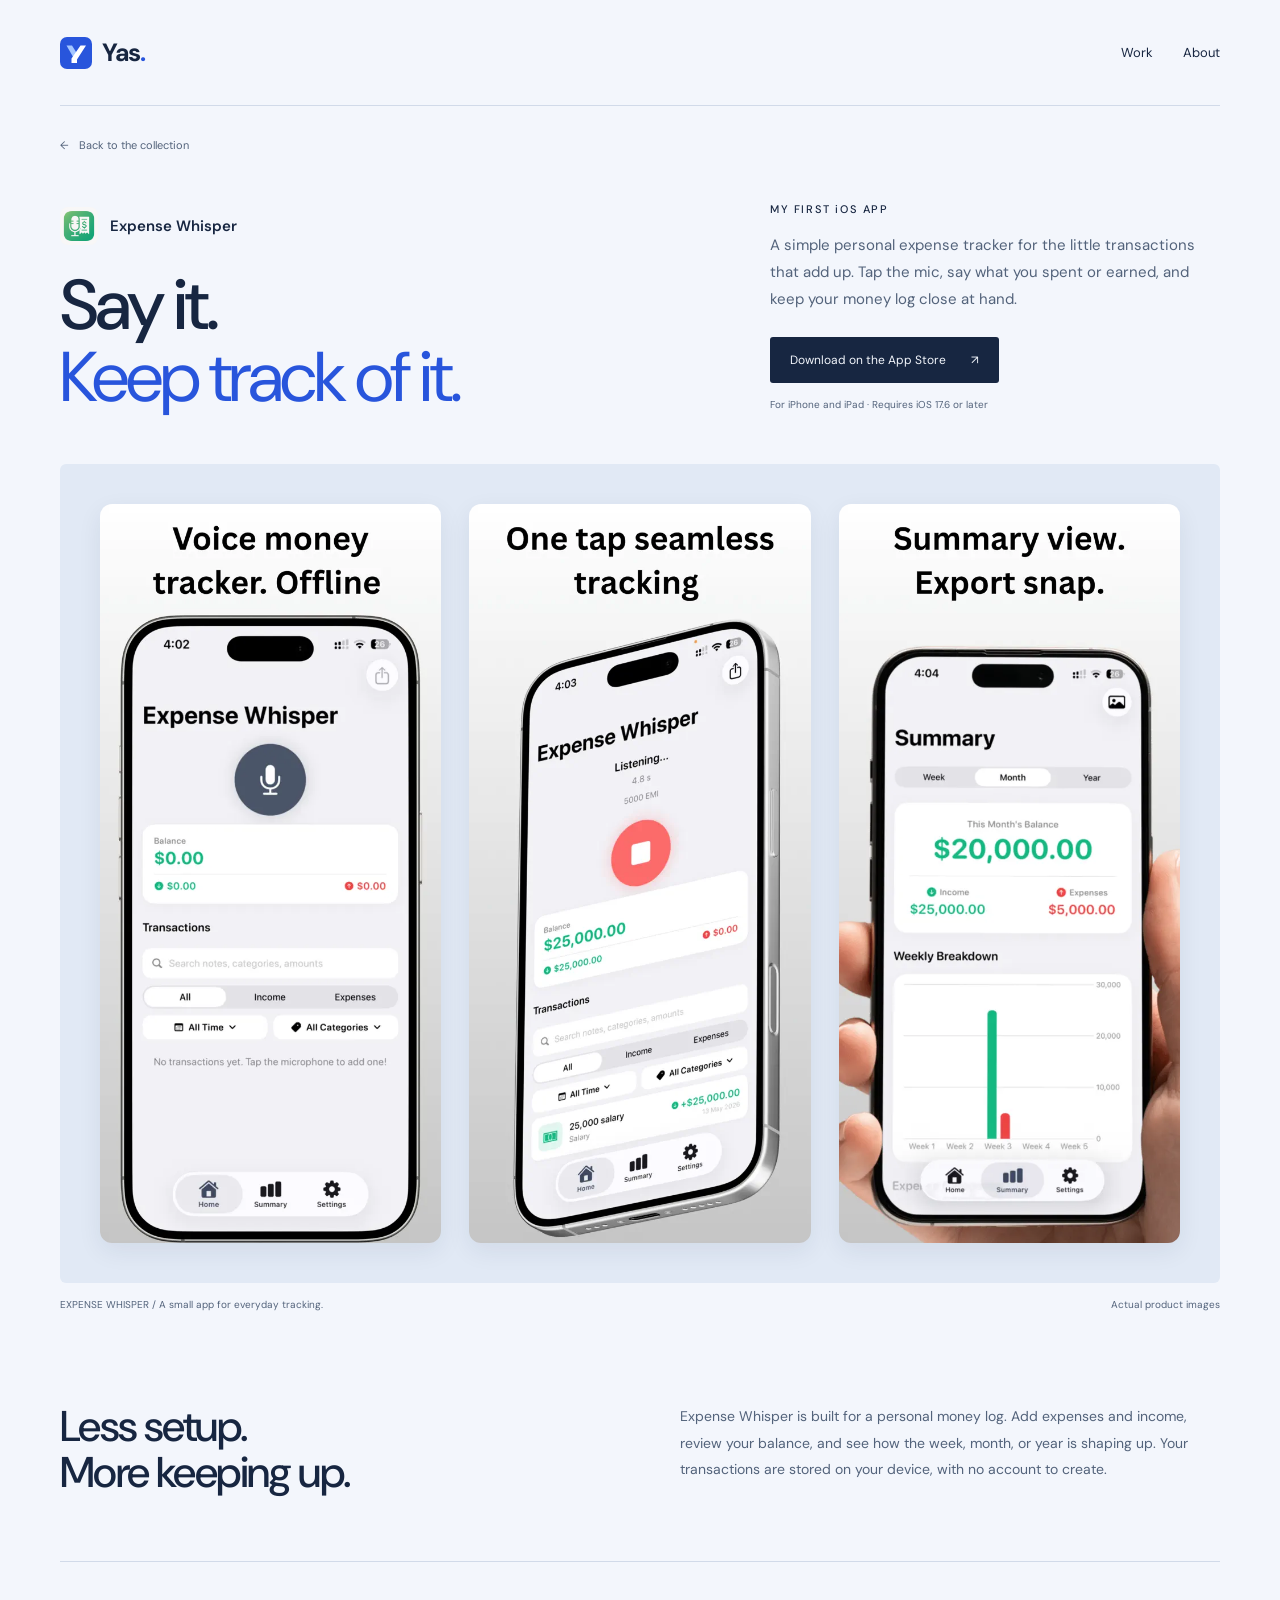
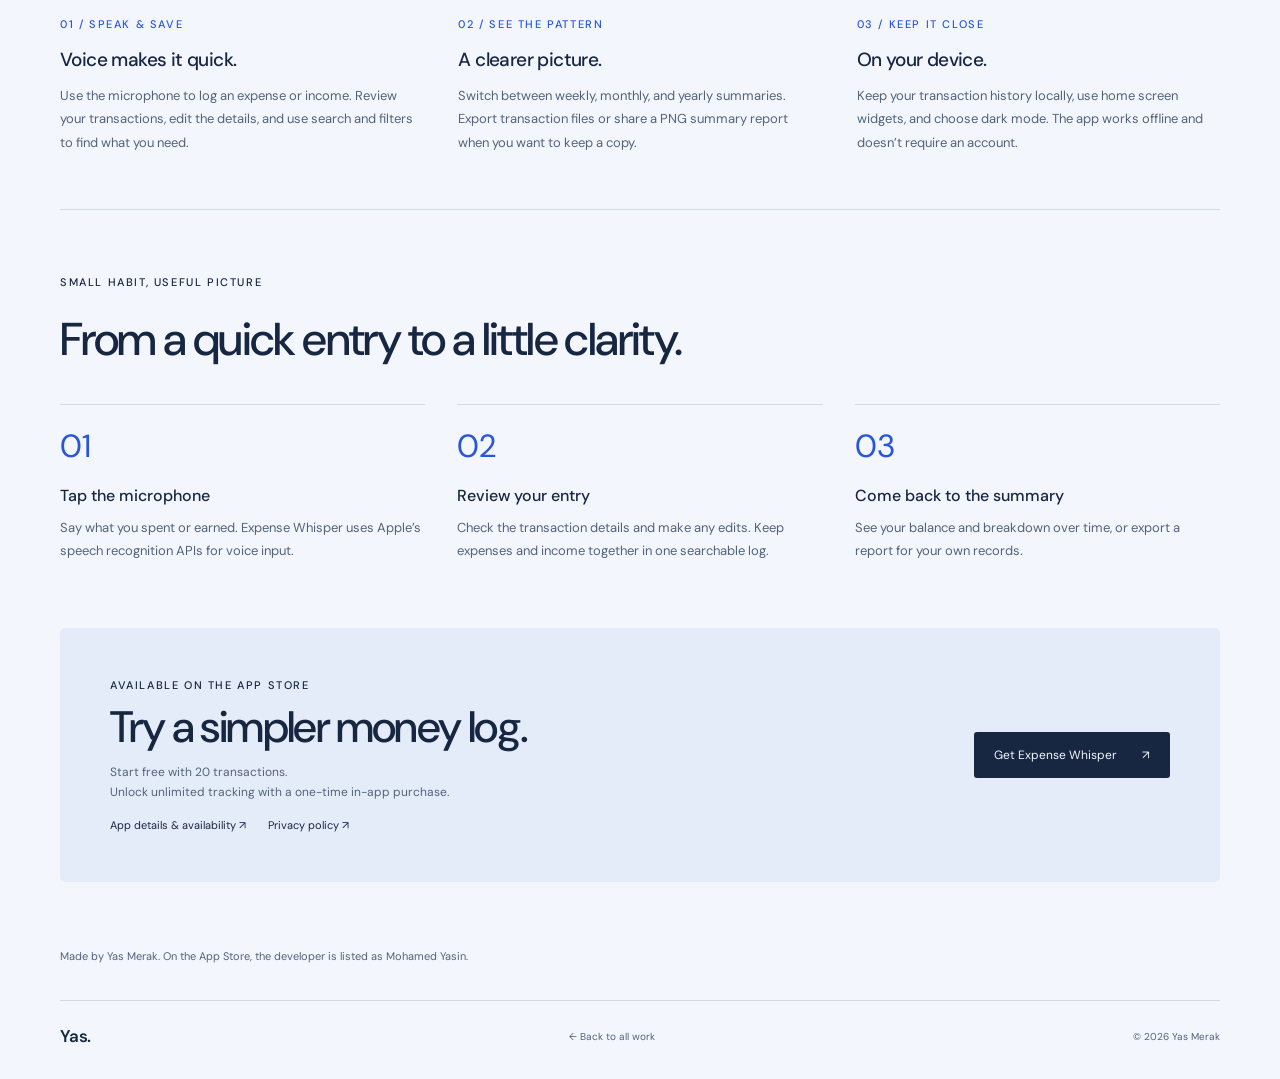
==== apps/expense-whisper/index.html @ 41c137be "Refresh Yas identity and add Expense Whisper product page" ====
<!doctype html>
<html lang="en">
<head>
  <meta charset="utf-8"><meta name="viewport" content="width=device-width,initial-scale=1">
  <title>Expense Whisper — Say it. Keep track of it. | Yas</title>
  <meta name="description" content="Expense Whisper is Yas’s first iOS app: a personal expense tracker with voice entry, local transaction storage, summaries, reports, and home screen widgets.">
  <link rel="canonical" href="https://yasmerak.site/apps/expense-whisper/">
  <meta property="og:title" content="Expense Whisper — Say it. Keep track of it."><meta property="og:description" content="A simple voice-based expense tracker for iPhone and iPad. My first iOS app."><meta property="og:type" content="website"><meta property="og:url" content="https://yasmerak.site/apps/expense-whisper/">
  <meta name="theme-color" content="#f3f6fc"><link rel="icon" href="/assets/favicon.svg" type="image/svg+xml"><link rel="stylesheet" href="/assets/styles.css">
  <script type="application/ld+json">{"@context":"https://schema.org","@type":"SoftwareApplication","name":"Expense Whisper","url":"https://yasmerak.site/apps/expense-whisper/","installUrl":"https://apps.apple.com/ng/app/expense-whisper/id6755347568","applicationCategory":"FinanceApplication","operatingSystem":"iOS 17.6 or later, iPadOS","description":"Personal expense and income tracking with voice entry, local storage, summaries, exports, and home screen widgets."}</script>
</head>
<body>
  <a class="skip-link" href="#main">Skip to content</a>
  <header class="site-header wrap"><a class="brand" href="/" aria-label="Yas home"><img class="brand-symbol" src="/assets/favicon.svg" width="32" height="32" alt="">Yas<span class="brand-period" aria-hidden="true">.</span></a><nav aria-label="Main navigation"><a href="/#work">Work</a><a href="/#about">About</a></nav></header>
  <main id="main" class="wrap">
    <a class="breadcrumb" href="/#work"><span aria-hidden="true">←</span> Back to the collection</a>
    <section class="product-hero expense-hero" aria-labelledby="product-title"><div><div class="product-label"><img src="/assets/expense-whisper-icon.png" width="38" height="38" alt="">Expense Whisper</div><h1 id="product-title">Say it.<br><em>Keep track of it.</em></h1></div><div class="product-hero-copy"><span class="eyebrow">MY FIRST iOS APP</span><p style="margin-top:16px">A simple personal expense tracker for the little transactions that add up. Tap the mic, say what you spent or earned, and keep your money log close at hand.</p><div class="button-row"><a class="button" href="https://apps.apple.com/ng/app/expense-whisper/id6755347568" target="_blank" rel="noopener noreferrer">Download on the App Store <span aria-hidden="true">↗</span></a></div><p class="platform-note">For iPhone and iPad · Requires iOS 17.6 or later</p></div></section>
    <figure style="margin:0"><div class="app-gallery"><img src="/assets/expense-whisper-home.webp" width="600" height="1299" alt="Expense Whisper product image: voice money tracker and transaction dashboard" fetchpriority="high"><img src="/assets/expense-whisper-voice.webp" width="600" height="1299" alt="Expense Whisper product image: microphone listening to a spoken transaction"><img src="/assets/expense-whisper-summary.webp" width="600" height="1299" alt="Expense Whisper product image: monthly balance, income, expenses, and a weekly breakdown"></div><figcaption class="stage-caption"><span>EXPENSE WHISPER / A small app for everyday tracking.</span><span>Actual product images</span></figcaption></figure>
    <section class="product-intro" aria-labelledby="intro-title"><h2 id="intro-title">Less setup.<br>More keeping up.</h2><p>Expense Whisper is built for a personal money log. Add expenses and income, review your balance, and see how the week, month, or year is shaping up. Your transactions are stored on your device, with no account to create.</p></section>
    <section class="app-features" aria-label="Expense Whisper features"><article><span class="eyebrow">01 / SPEAK & SAVE</span><h2>Voice makes it quick.</h2><p>Use the microphone to log an expense or income. Review your transactions, edit the details, and use search and filters to find what you need.</p></article><article><span class="eyebrow">02 / SEE THE PATTERN</span><h2>A clearer picture.</h2><p>Switch between weekly, monthly, and yearly summaries. Export transaction files or share a PNG summary report when you want to keep a copy.</p></article><article><span class="eyebrow">03 / KEEP IT CLOSE</span><h2>On your device.</h2><p>Keep your transaction history locally, use home screen widgets, and choose dark mode. The app works offline and doesn’t require an account.</p></article></section>
    <section class="workflow" aria-labelledby="workflow-title"><span class="eyebrow">SMALL HABIT, USEFUL PICTURE</span><h2 id="workflow-title">From a quick entry to a little clarity.</h2><div class="workflow-grid"><div class="workflow-step"><span class="step-number">01</span><h3>Tap the microphone</h3><p>Say what you spent or earned. Expense Whisper uses Apple’s speech recognition APIs for voice input.</p></div><div class="workflow-step"><span class="step-number">02</span><h3>Review your entry</h3><p>Check the transaction details and make any edits. Keep expenses and income together in one searchable log.</p></div><div class="workflow-step"><span class="step-number">03</span><h3>Come back to the summary</h3><p>See your balance and breakdown over time, or export a report for your own records.</p></div></div></section>
    <section class="product-cta" aria-labelledby="try-title"><div><span class="eyebrow">AVAILABLE ON THE APP STORE</span><h2 id="try-title">Try a simpler money log.</h2><p>Start free with 20 transactions.<br>Unlock unlimited tracking with a one-time in-app purchase.</p><div class="product-links"><a href="https://apps.apple.com/ng/app/expense-whisper/id6755347568" target="_blank" rel="noopener noreferrer">App details & availability ↗</a><a href="https://funny-parmesan-c20.notion.site/Expense-Whisper-Privacy-Policy-35f843e909c380c182e0c165811179e5" target="_blank" rel="noopener noreferrer">Privacy policy ↗</a></div></div><div class="button-row"><a class="button" href="https://apps.apple.com/ng/app/expense-whisper/id6755347568" target="_blank" rel="noopener noreferrer">Get Expense Whisper <span aria-hidden="true">↗</span></a></div></section>
    <p class="developer-note">Made by Yas Merak. On the App Store, the developer is listed as Mohamed Yasin.</p>
  </main>
  <footer class="site-footer wrap"><a class="footer-brand" href="/">Yas.</a><a href="/#work">← Back to all work</a><span>© 2026 Yas Merak</span></footer>
</body>
</html>
---- assets/styles.css ----
@import url('https://fonts.googleapis.com/css2?family=DM+Sans:wght@400;500;600;700&display=swap');
:root{--paper:#f3f6fc;--ink:#172641;--muted:#53637b;--line:#d1dae9;--accent:#2855dc;--product-tint:#dde8ff;--serif:'DM Sans',Arial,sans-serif;--sans:'DM Sans',Arial,sans-serif}
*{box-sizing:border-box}html{scroll-behavior:smooth;scroll-padding-top:30px}body{margin:0;background:var(--paper);color:var(--ink);font-family:var(--sans);-webkit-font-smoothing:antialiased}a{color:inherit;text-decoration:none}img{max-width:100%;height:auto;display:block}button,a{-webkit-tap-highlight-color:transparent}a:focus-visible,summary:focus-visible{outline:3px solid var(--accent);outline-offset:6px}a:hover{color:var(--accent)}.wrap{width:min(1160px,calc(100% - 96px));margin-inline:auto}.mono,.eyebrow,.product-kicker{font-size:11px;letter-spacing:1.6px;font-weight:500}.mono{font-family:var(--sans)}.skip-link{position:absolute;top:8px;left:8px;transform:translateY(-150%);padding:12px;background:var(--ink);color:white;z-index:10}.skip-link:focus{transform:none}.site-header{display:flex;align-items:center;justify-content:space-between;height:106px;border-bottom:1px solid var(--line)}.brand{display:flex;align-items:center;gap:9px;font-size:24px;font-weight:600;letter-spacing:-1.2px}.site-header nav{display:flex;gap:35px;font-size:13px}.hero{position:relative;padding-block:72px 66px;overflow:hidden}.eyebrow{display:block}h1,h2,h3,p{margin:0}h1{font-family:var(--serif);font-size:clamp(70px,8.8vw,132px);font-weight:400;line-height:.96;letter-spacing:-3px;margin:32px 0 36px}em{font-weight:400;color:var(--accent)}.hero-bottom{display:flex;align-items:flex-end;justify-content:space-between}.hero-bottom p{font-size:16px;line-height:1.7;color:var(--muted)}.text-link{display:inline-flex;align-items:center;gap:36px;font-size:13px;font-weight:500;border-bottom:1px solid var(--ink);padding-bottom:9px}.text-link span{font-size:21px}.section-heading{display:flex;justify-content:space-between;align-items:center;border-top:1px solid var(--line);padding:25px 0}.section-heading h2{font-size:14px;font-weight:500}.section-heading .mono{color:var(--muted)}.product-card{display:grid;grid-template-columns:35% 65%;min-height:440px;background:var(--product-tint);border-radius:5px;overflow:hidden;position:relative}.product-card-copy{padding:38px 36px;display:flex;flex-direction:column;align-items:flex-start}.product-kicker{display:flex;align-items:center;gap:14px;font-size:9px;letter-spacing:1.5px}.product-kicker img{object-fit:contain}.product-card h3{font-family:var(--serif);font-weight:400;font-size:48px;letter-spacing:-1px;margin:34px 0 8px}.product-card-copy>p{font-family:var(--serif);font-size:29px;line-height:1.18;color:#344d78}.round-link{border:1px solid #718ab7;border-radius:50%;width:46px;height:46px;display:grid;place-items:center;font-size:25px;margin-top:25px;transition:background .2s,transform .2s}.round-link:hover{background:var(--paper);color:var(--ink);transform:rotate(6deg)}.product-index{margin-top:auto;padding-top:20px;font-size:9px}.product-preview{align-self:center;background:white;margin:45px -70px 45px 0;box-shadow:0 16px 35px #183b6d20;border:1px solid #ffffff80;border-radius:8px;overflow:hidden;transform:rotate(-2deg);transition:transform .3s}.product-preview:hover{transform:rotate(0)}.product-preview img{width:100%;height:auto}.window-bar{height:31px;background:#f5f5f5;display:flex;align-items:center;gap:5px;padding:0 12px}.window-bar span{height:6px;width:6px;border-radius:50%;background:#c6c7c1}.window-bar b{font-weight:400;font-size:9px;position:absolute;left:44%;color:#74746c}.product-summary{display:flex;justify-content:space-between;gap:24px;align-items:center;padding:21px 0 32px}.product-summary p{font-size:13px;color:var(--muted)}.tags{display:flex;gap:8px;flex-wrap:wrap}.tags span{font-size:10px;border:1px solid var(--line);padding:6px 10px;border-radius:30px;white-space:nowrap}.collection-note{display:flex;align-items:center;gap:32px;border-top:1px solid var(--line);border-bottom:1px solid var(--line);padding:24px 0}.collection-note .mono{font-size:9px;color:var(--muted)}.collection-note p{font-family:var(--serif);font-size:25px}.collection-note>span:last-child{margin-left:auto;font-size:26px;color:#838579}.about{display:grid;grid-template-columns:1fr 1fr;padding:108px 0;gap:70px}.about h2{font-family:var(--serif);font-size:82px;font-weight:400;line-height:1;letter-spacing:-1px;margin-top:30px}.about h2 span{color:var(--accent)}.about-copy{padding-top:4px}.about-lead{font-family:var(--serif);font-size:38px;line-height:1.12;margin-bottom:25px}.about-copy>p:not(.about-lead){font-size:14px;line-height:1.8;color:var(--muted);max-width:440px;margin-bottom:18px}.about-copy .text-link{margin-top:12px}.closing{border-top:1px solid var(--line);display:flex;align-items:center;gap:30px;padding:39px 0}.closing>span{font-size:46px;color:var(--accent)}.closing p{font-family:var(--serif);font-size:28px;line-height:1.1}.back-top{margin-left:auto;border:1px solid var(--line);border-radius:50%;width:40px;height:40px;display:grid;place-items:center;font-size:20px}.site-footer{display:flex;gap:30px;justify-content:space-between;align-items:center;padding:24px 0 32px;border-top:1px solid var(--line);color:var(--muted);font-size:10px}.footer-brand{font-weight:600;font-size:17px;color:var(--ink);letter-spacing:-.6px}
/* Product detail */
.breadcrumb{font-size:11px;display:inline-flex;gap:10px;color:var(--muted);margin-top:32px}.product-hero{padding:48px 0 50px;display:grid;grid-template-columns:1.4fr 1fr;gap:80px;align-items:end}.product-label{display:flex;align-items:center;gap:12px;font-size:15px;font-weight:600}.product-label img{width:38px;height:38px;object-fit:contain}.live-label{font-size:9px;border:1px solid var(--line);border-radius:20px;padding:5px 9px;font-weight:400;margin-left:6px}.live-label:before{content:'';display:inline-block;width:5px;height:5px;background:#66764b;border-radius:50%;margin-right:6px}.product-hero h1{font-size:clamp(60px,6.3vw,88px);line-height:1.02;margin:25px 0 0;letter-spacing:-2px}.product-hero-copy>p{color:var(--muted);font-size:15px;line-height:1.8;margin-bottom:24px}.button{display:inline-flex;align-items:center;justify-content:center;gap:25px;background:var(--ink);color:var(--paper);padding:15px 20px;border-radius:3px;font-size:12px;transition:background .2s}.button:hover{background:var(--accent);color:white}.secondary-button{background:transparent;border:1px solid var(--line);color:var(--ink)}.secondary-button:hover{color:var(--ink);background:#e1e8f5}.button-row{display:flex;gap:10px;flex-wrap:wrap}.product-hero-copy .platform-note{font-size:10px;margin:13px 0 0}.screenshot-stage{background:#f0d66e;padding:50px 65px 0;border-radius:5px;overflow:hidden}.screenshot-stage img{border-radius:6px 6px 0 0;box-shadow:0 0 40px #7b5d1820;width:100%}.stage-caption{display:flex;justify-content:space-between;padding:15px 0 30px;font-size:10px;color:var(--muted)}.product-intro{padding:62px 0 65px;border-bottom:1px solid var(--line);display:grid;grid-template-columns:1fr 1fr;gap:80px}.product-intro h2{font-family:var(--serif);font-size:43px;line-height:1.08;font-weight:400;letter-spacing:-.5px}.product-intro p{font-size:14px;line-height:1.9;color:var(--muted)}.feature{display:grid;grid-template-columns:1fr 1.3fr;gap:85px;padding:64px 0;border-bottom:1px solid var(--line);align-items:center}.feature.reverse{grid-template-columns:1.3fr 1fr}.feature h2{font-family:var(--serif);font-size:44px;font-weight:400;line-height:1.08;margin:18px 0;letter-spacing:-.5px}.feature p{font-size:14px;line-height:1.85;color:var(--muted);margin-bottom:20px}.feature-image{background:#e3e9f4;padding:24px;border-radius:5px}.feature-image img{width:100%;box-shadow:0 3px 16px #27282010;border-radius:3px}.feature-image.gold{background:#ede3b7}.feature-image.white{background:#e6edf8}.feature-points{padding:0;list-style:none;margin:0}.feature-points li{font-size:12px;color:var(--muted);padding:9px 0;border-top:1px solid var(--line);display:flex;gap:10px}.feature-points li:before{content:'↗';color:var(--accent)}.workflow{padding:65px 0}.workflow h2{font-family:var(--serif);font-size:46px;font-weight:400;margin:20px 0 35px}.workflow-grid{display:grid;grid-template-columns:repeat(3,1fr);gap:32px}.workflow-step{border-top:1px solid var(--line);padding-top:20px}.step-number{font-family:var(--serif);font-size:32px;color:var(--accent)}.workflow-step h3{font-size:16px;font-weight:500;margin:18px 0 10px}.workflow-step p{font-size:13px;color:var(--muted);line-height:1.8}.product-cta{padding:50px;background:#e4ecfa;border-radius:5px;display:flex;align-items:center;justify-content:space-between;gap:30px;margin-bottom:65px}.product-cta h2{font-family:var(--serif);font-size:44px;font-weight:400;line-height:1.05;margin:12px 0}.product-cta p{font-size:12px;color:var(--muted);line-height:1.7}.product-links{display:flex;gap:22px;font-size:11px;margin-top:15px}.product-bottom{margin-top:36px}.error-page{min-height:60vh;padding:90px 0}.error-page h1{font-size:80px}.error-page p{margin-bottom:25px;color:var(--muted)}
@media(min-width:1500px){.hero{padding-block:95px 85px}}
@media(max-width:1000px){.wrap{width:calc(100% - 64px)}.product-card-copy{padding:30px 25px}.product-card h3{font-size:40px}.product-card-copy>p{font-size:26px}.product-card{min-height:390px}.product-summary{align-items:flex-start;flex-direction:column;gap:12px}.product-hero{gap:35px;grid-template-columns:1.2fr 1fr}.product-hero h1{font-size:65px}.feature,.feature.reverse{gap:40px}.product-intro{gap:40px}.screenshot-stage{padding:35px 40px 0}}
@media(max-width:700px){.wrap{width:calc(100% - 40px)}.site-header{height:80px}.brand{font-size:21px}.site-header nav{gap:19px;font-size:12px}.site-header nav>a:last-child{display:none}.hero{padding:46px 0 40px}.eyebrow{font-size:9px;letter-spacing:1.2px}.hero h1{font-size:clamp(64px,13.3vw,90px);letter-spacing:-1.5px;margin:27px 0 30px}.hero-bottom{align-items:flex-start;flex-direction:column;gap:24px}.hero-bottom p{font-size:14px}.section-heading .mono{font-size:9px;letter-spacing:1px}.product-card{grid-template-columns:1fr;min-height:unset}.product-card-copy{padding:27px;min-height:285px}.product-kicker{font-size:9px}.product-card h3{font-size:46px;margin-top:24px}.product-card-copy>p{font-size:27px}.product-card-copy .round-link{position:absolute;right:28px;top:142px;margin:0}.product-index{padding-top:20px}.product-preview{margin:0 -40px 29px 27px;transform:rotate(-2deg)}.product-summary{padding-bottom:26px}.product-summary p{line-height:1.6}.collection-note{gap:15px;flex-wrap:wrap}.collection-note .mono{width:100%;font-size:8px}.collection-note p{font-size:23px}.collection-note>span:last-child{font-size:22px}.about{padding:62px 0;grid-template-columns:1fr;gap:35px}.about h2{font-size:65px;margin-top:24px}.about-lead{font-size:34px}.about-copy>p:not(.about-lead){font-size:13px}.closing{padding:29px 0;gap:17px}.closing p{font-size:25px}.closing>span{font-size:36px}.site-footer{flex-wrap:wrap;gap:13px;padding:22px 0}.site-footer>span:last-child{width:100%}.breadcrumb{margin-top:26px}.product-hero{grid-template-columns:1fr;gap:25px;padding:35px 0}.product-hero h1{font-size:62px;letter-spacing:-1px;margin:22px 0 0}.product-hero-copy>p{font-size:14px}.product-label{font-size:14px}.screenshot-stage{padding:22px 16px 0}.stage-caption{gap:15px;font-size:9px;line-height:1.5}.product-intro{padding:35px 0;grid-template-columns:1fr;gap:20px}.product-intro h2{font-size:36px}.product-intro p{font-size:13px}.feature,.feature.reverse{grid-template-columns:1fr;gap:25px;padding:40px 0}.feature.reverse .feature-image{order:2}.feature h2{font-size:37px}.feature p{font-size:13px}.feature-image{padding:15px}.workflow{padding:40px 0}.workflow h2{font-size:37px;margin-bottom:25px}.workflow-grid{grid-template-columns:1fr;gap:25px}.workflow-step{display:grid;grid-template-columns:40px 1fr;column-gap:15px}.workflow-step h3{margin-top:6px}.workflow-step p{grid-column:2}.product-cta{padding:28px 24px;display:block;margin-bottom:40px}.product-cta h2{font-size:36px}.product-cta .button-row{margin-top:24px}.product-links{flex-wrap:wrap;gap:15px}}
@media(prefers-reduced-motion:reduce){html{scroll-behavior:auto}*,*:before,*:after{transition:none!important}}

/* Yas identity and native app pages */
.brand{font-size:25px;letter-spacing:-1.3px;gap:10px;font-weight:700}.brand-symbol{width:32px;height:32px}.brand-period{color:var(--accent);margin-left:-10px}.hero h1{font-weight:600;letter-spacing:-5px;font-size:clamp(64px,8.2vw,112px);line-height:1.04}.hero em,em{font-style:normal}.hero-monogram{position:absolute;right:55px;top:116px;width:200px;height:200px;transform:rotate(-7deg)}.closing-symbol{width:40px;height:40px}.product-card h3{font-size:43px;font-weight:600;letter-spacing:-1.8px}.product-card-copy>p{font-size:25px;letter-spacing:-.7px}.about h2{font-weight:500;letter-spacing:-3px}.about-lead{font-size:34px;letter-spacing:-1.2px}.closing p{font-size:24px;letter-spacing:-.8px}.collection-note p{font-size:22px;letter-spacing:-.6px}.product-hero h1{font-weight:500;letter-spacing:-3px;font-size:clamp(56px,5.7vw,78px)}.product-intro h2,.feature h2,.workflow h2,.product-cta h2{font-weight:500;letter-spacing:-1.6px}.site-header nav{gap:30px}.site-header nav a{display:inline-block!important}.expense-card{background:#dce6ee;min-height:470px}.expense-card .product-card-copy{padding-top:35px}.expense-card h3{font-size:40px;margin-top:25px;line-height:1.08}.expense-card .product-kicker img{border-radius:10px}.expense-preview{display:flex;gap:18px;padding:35px 35px 0;align-items:flex-start;justify-content:center;height:470px;overflow:hidden}.expense-preview img{width:44%;max-width:240px;border-radius:16px;box-shadow:0 10px 22px #203b5420}.expense-preview img:last-child{margin-top:45px}.app-gallery{background:#e1e9f5;padding:40px;border-radius:6px;display:grid;grid-template-columns:repeat(3,minmax(0,1fr));gap:28px;margin:0}.app-gallery img{width:100%;border-radius:12px;box-shadow:0 8px 25px #17264113}.app-features{display:grid;grid-template-columns:repeat(3,minmax(0,1fr));gap:35px;padding:55px 0;border-bottom:1px solid var(--line)}.app-features h2{font-size:19px;font-weight:500;letter-spacing:-.6px;margin:16px 0 12px}.app-features p{font-size:13px;line-height:1.8;color:var(--muted)}.app-features .eyebrow{color:var(--accent)}.developer-note{font-size:11px;color:var(--muted);padding:0 0 35px;line-height:1.7}.expense-hero .product-label img{border-radius:8px}.expense-hero h1{font-size:clamp(52px,5.5vw,74px)}
@media(max-width:1000px){.hero-monogram{right:0;top:120px;width:155px;height:155px}.hero h1{font-size:clamp(64px,8.2vw,100px)}.expense-card h3{font-size:34px}.expense-preview{padding-inline:20px;gap:12px}.app-gallery{padding:25px;gap:18px}}
@media(max-width:700px){.hero h1{font-size:clamp(53px,12.3vw,82px);letter-spacing:-3px}.hero-monogram{width:58px;height:58px;top:45px;right:0;opacity:.5}.hero .eyebrow{padding-right:64px;line-height:1.6}.brand{font-size:24px}.brand-symbol{width:28px;height:28px}.product-card h3{font-size:40px}.about h2{font-size:60px;letter-spacing:-2.5px}.product-card-copy>p{font-size:24px}.product-hero h1{font-size:53px;letter-spacing:-2.3px}.expense-card{min-height:unset}.expense-card .product-card-copy{min-height:310px}.expense-card h3{font-size:37px}.expense-card .round-link{top:175px}.expense-preview{height:330px;padding:0 20px;gap:14px}.expense-preview img{width:46%;max-width:220px}.expense-preview img:last-child{margin-top:26px}.app-gallery{padding:18px;gap:16px;grid-template-columns:1fr 1fr}.app-gallery img:last-child{grid-column:1/-1;width:calc(50% - 8px);justify-self:center}.app-features{grid-template-columns:1fr;gap:25px;padding:35px 0}.app-features article{border-top:1px solid var(--line);padding-top:18px}.app-features h2{margin-top:10px}.expense-hero h1{font-size:52px}.feature h2,.product-intro h2,.workflow h2,.product-cta h2{font-size:33px;letter-spacing:-1.2px}.workflow h2{line-height:1.2}}
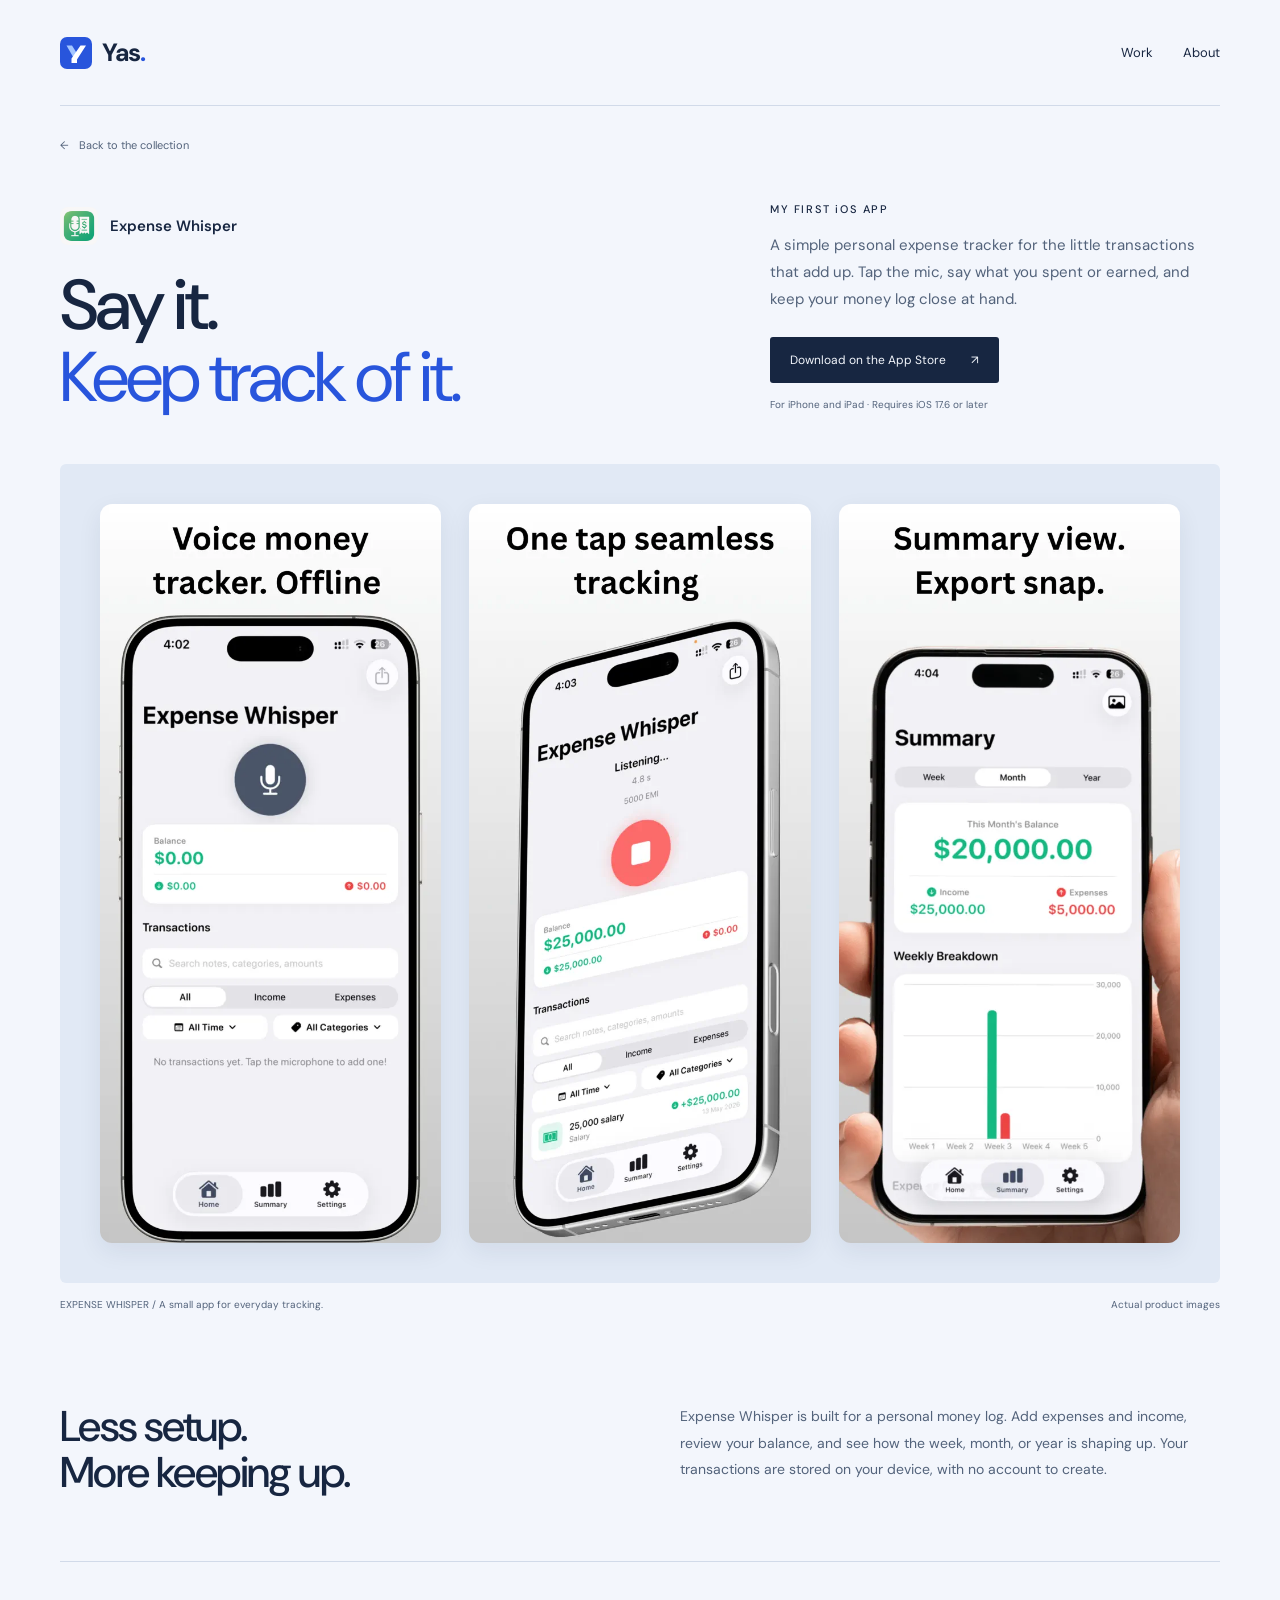
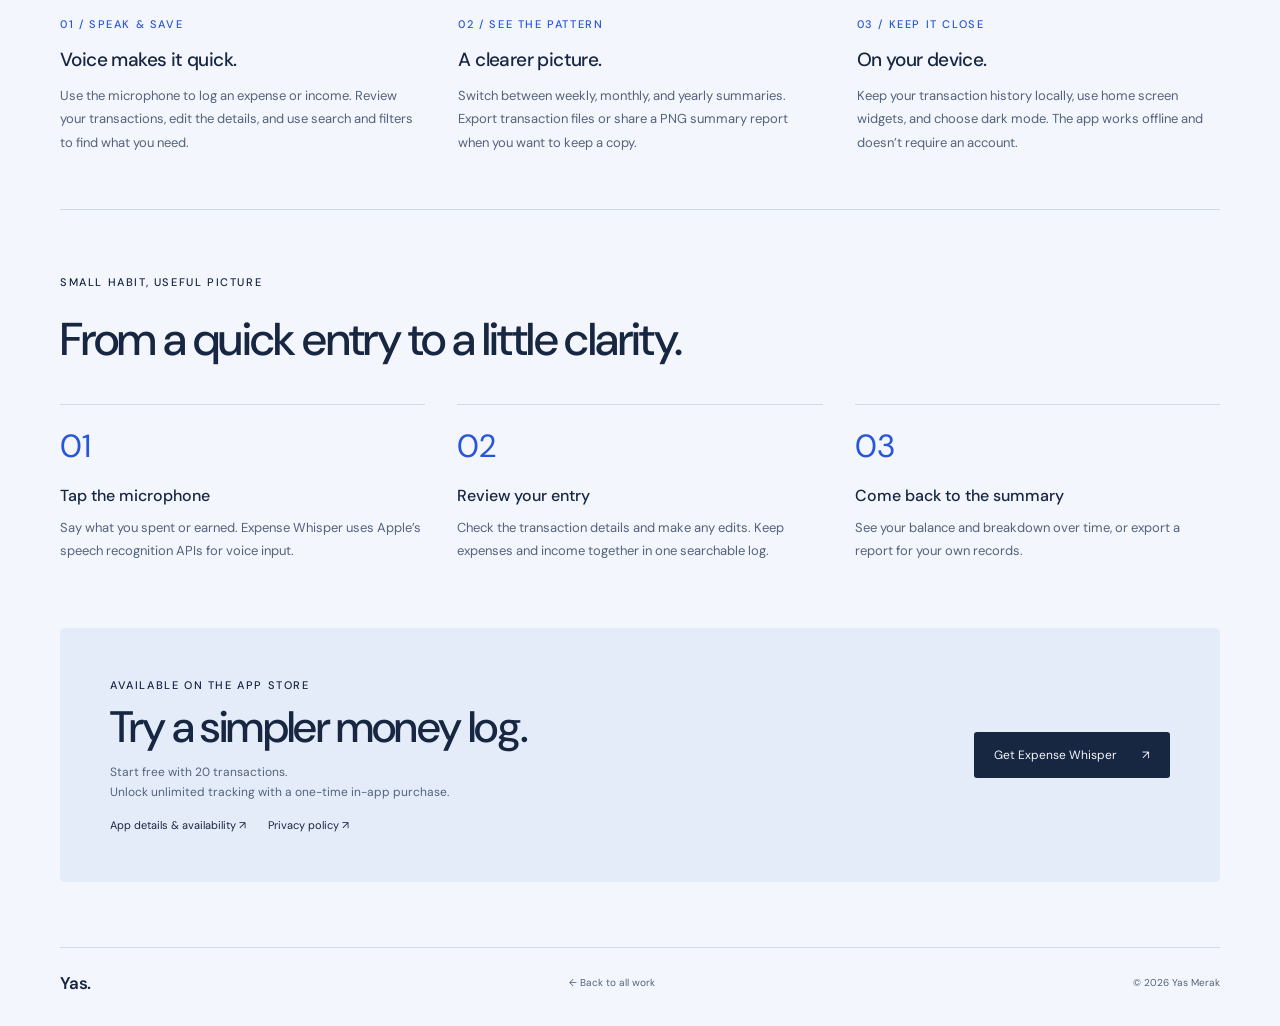
==== commit 5138e306: "Remove App Store developer-name note" ====
--- a/apps/expense-whisper/index.html
+++ b/apps/expense-whisper/index.html
@@ -20,7 +20,6 @@
     <section class="app-features" aria-label="Expense Whisper features"><article><span class="eyebrow">01 / SPEAK & SAVE</span><h2>Voice makes it quick.</h2><p>Use the microphone to log an expense or income. Review your transactions, edit the details, and use search and filters to find what you need.</p></article><article><span class="eyebrow">02 / SEE THE PATTERN</span><h2>A clearer picture.</h2><p>Switch between weekly, monthly, and yearly summaries. Export transaction files or share a PNG summary report when you want to keep a copy.</p></article><article><span class="eyebrow">03 / KEEP IT CLOSE</span><h2>On your device.</h2><p>Keep your transaction history locally, use home screen widgets, and choose dark mode. The app works offline and doesn’t require an account.</p></article></section>
     <section class="workflow" aria-labelledby="workflow-title"><span class="eyebrow">SMALL HABIT, USEFUL PICTURE</span><h2 id="workflow-title">From a quick entry to a little clarity.</h2><div class="workflow-grid"><div class="workflow-step"><span class="step-number">01</span><h3>Tap the microphone</h3><p>Say what you spent or earned. Expense Whisper uses Apple’s speech recognition APIs for voice input.</p></div><div class="workflow-step"><span class="step-number">02</span><h3>Review your entry</h3><p>Check the transaction details and make any edits. Keep expenses and income together in one searchable log.</p></div><div class="workflow-step"><span class="step-number">03</span><h3>Come back to the summary</h3><p>See your balance and breakdown over time, or export a report for your own records.</p></div></div></section>
     <section class="product-cta" aria-labelledby="try-title"><div><span class="eyebrow">AVAILABLE ON THE APP STORE</span><h2 id="try-title">Try a simpler money log.</h2><p>Start free with 20 transactions.<br>Unlock unlimited tracking with a one-time in-app purchase.</p><div class="product-links"><a href="https://apps.apple.com/ng/app/expense-whisper/id6755347568" target="_blank" rel="noopener noreferrer">App details & availability ↗</a><a href="https://funny-parmesan-c20.notion.site/Expense-Whisper-Privacy-Policy-35f843e909c380c182e0c165811179e5" target="_blank" rel="noopener noreferrer">Privacy policy ↗</a></div></div><div class="button-row"><a class="button" href="https://apps.apple.com/ng/app/expense-whisper/id6755347568" target="_blank" rel="noopener noreferrer">Get Expense Whisper <span aria-hidden="true">↗</span></a></div></section>
-    <p class="developer-note">Made by Yas Merak. On the App Store, the developer is listed as Mohamed Yasin.</p>
   </main>
   <footer class="site-footer wrap"><a class="footer-brand" href="/">Yas.</a><a href="/#work">← Back to all work</a><span>© 2026 Yas Merak</span></footer>
 </body>
